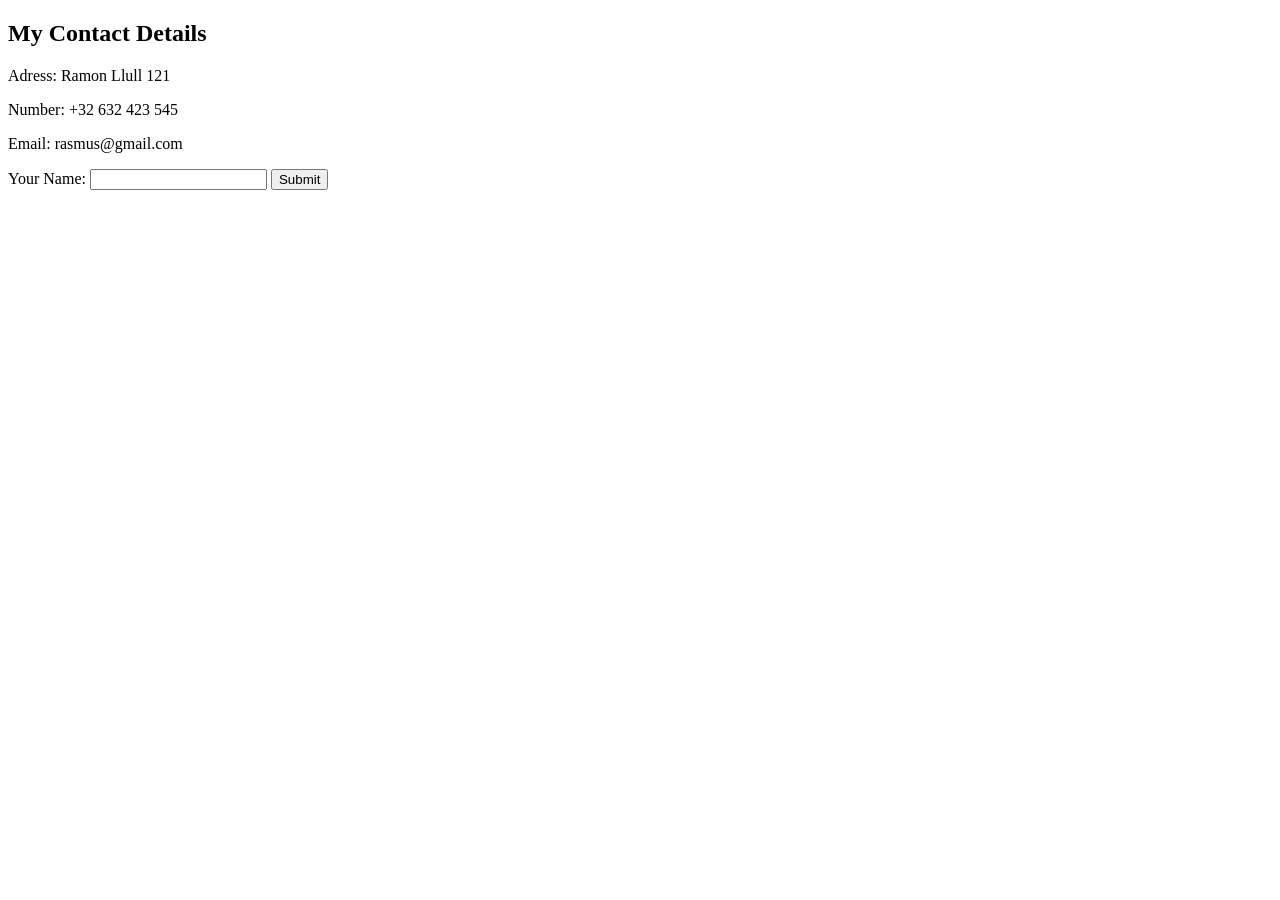
==== contact.html @ 164e083c "added initial cv" ====
<!DOCTYPE html>
<html lang="en" dir="ltr">
  <head>
    <meta charset="utf-8">
    <title>Rasmus Website</title>
  </head>
  <body>
    <h2>My Contact Details</h2>
    <p>Adress: Ramon Llull 121</p>
    <p>Number: +32 632 423 545</p>
    <p>Email: rasmus@gmail.com</p>
    <form class="" action="mailto:test@gmail.com" method="post" enctyoe="text/plain">
      <label>Your Name:</label>
      <input type="email" name="" value="">
      <input type="submit" name="">
    </form>
  </body>
</html>
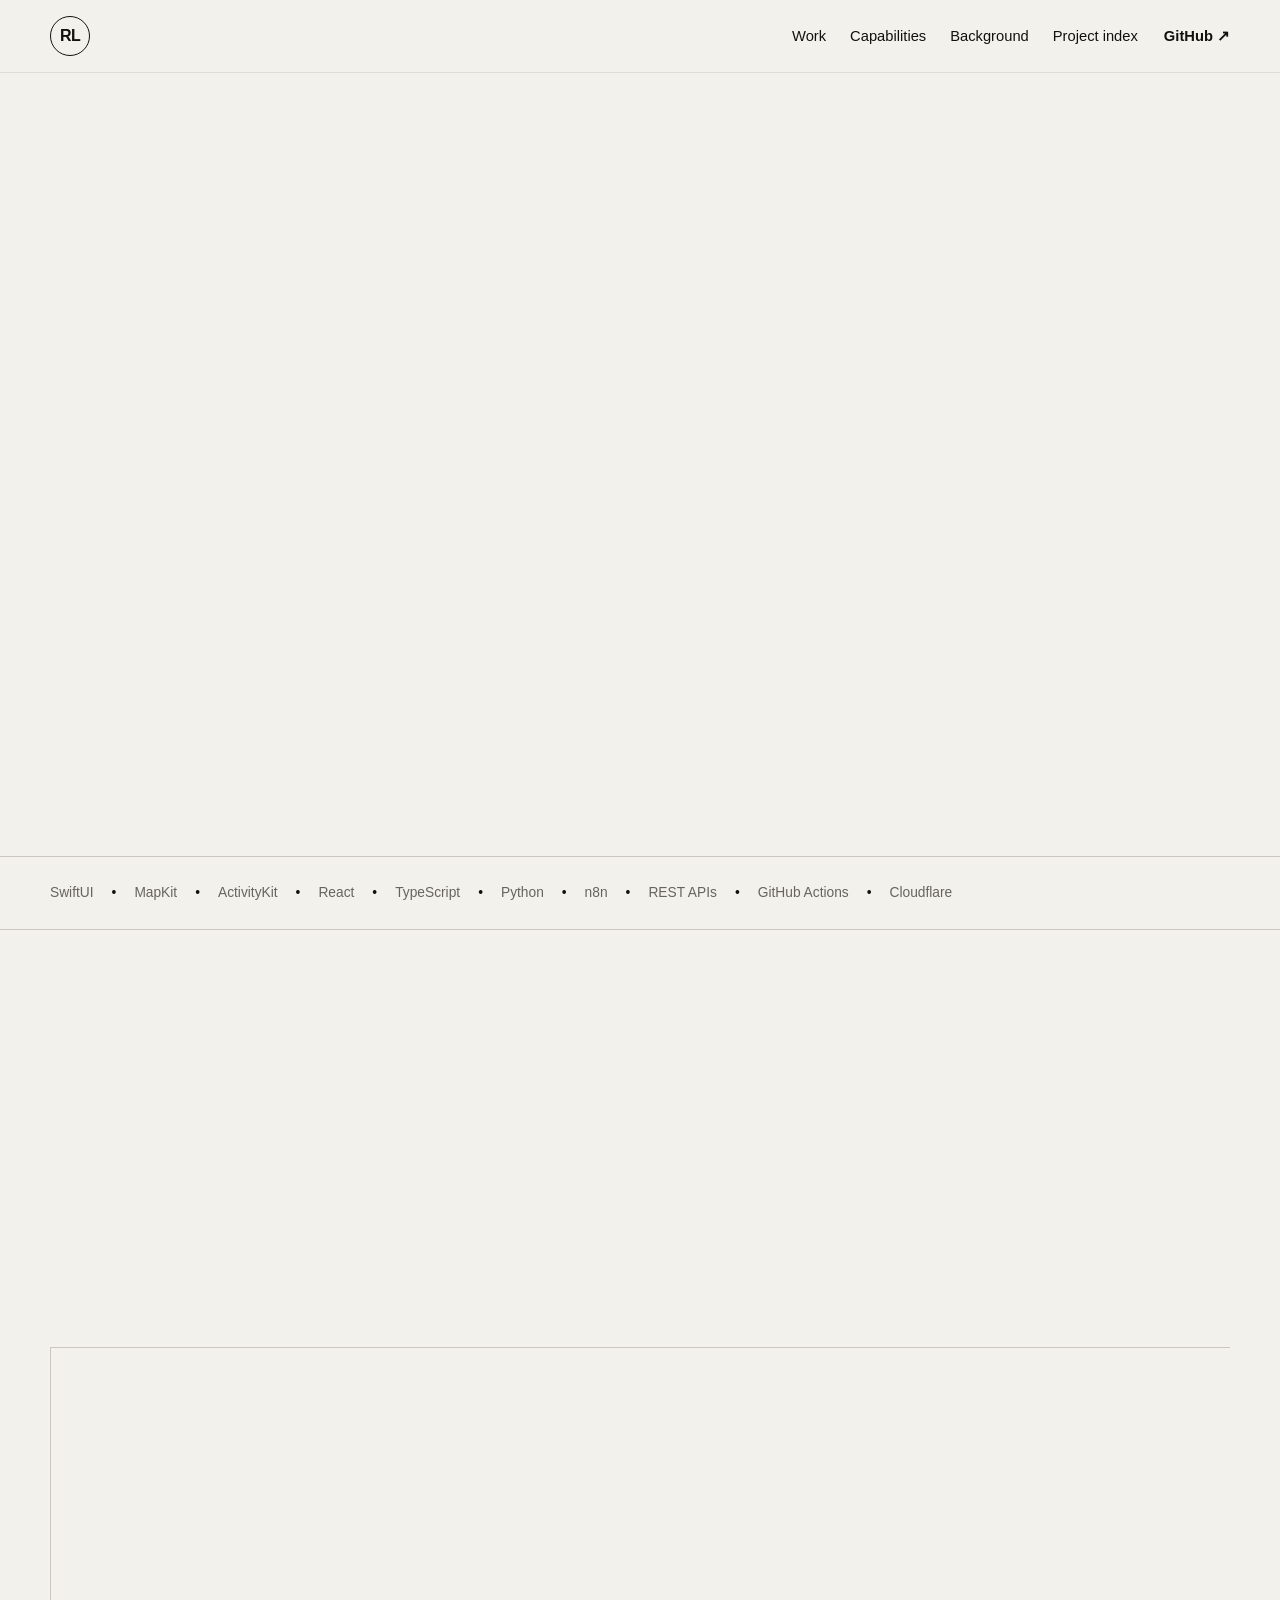
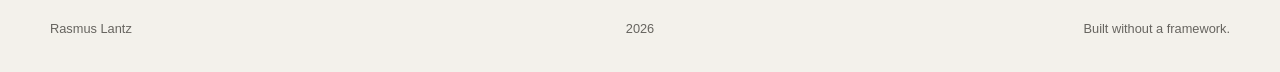
==== commit 4fec3f46: "Remove outdated contact page and redirect to portfolio" ====
--- a/contact.html
+++ b/contact.html
@@ -1,18 +1,13 @@
-<!DOCTYPE html>
-<html lang="en" dir="ltr">
-  <head>
-    <meta charset="utf-8">
-    <title>Rasmus Website</title>
-  </head>
-  <body>
-    <h2>My Contact Details</h2>
-    <p>Adress: Ramon Llull 121</p>
-    <p>Number: +32 632 423 545</p>
-    <p>Email: rasmus@gmail.com</p>
-    <form class="" action="mailto:test@gmail.com" method="post" enctyoe="text/plain">
-      <label>Your Name:</label>
-      <input type="email" name="" value="">
-      <input type="submit" name="">
-    </form>
-  </body>
+<!doctype html>
+<html lang="en">
+<head>
+  <meta charset="utf-8">
+  <meta name="viewport" content="width=device-width, initial-scale=1">
+  <meta http-equiv="refresh" content="0; url=./">
+  <link rel="canonical" href="https://rasmuslantz.github.io/cv/">
+  <title>Rasmus Lantz</title>
+</head>
+<body>
+  <p>This page has moved to <a href="./">the main portfolio</a>.</p>
+</body>
 </html>
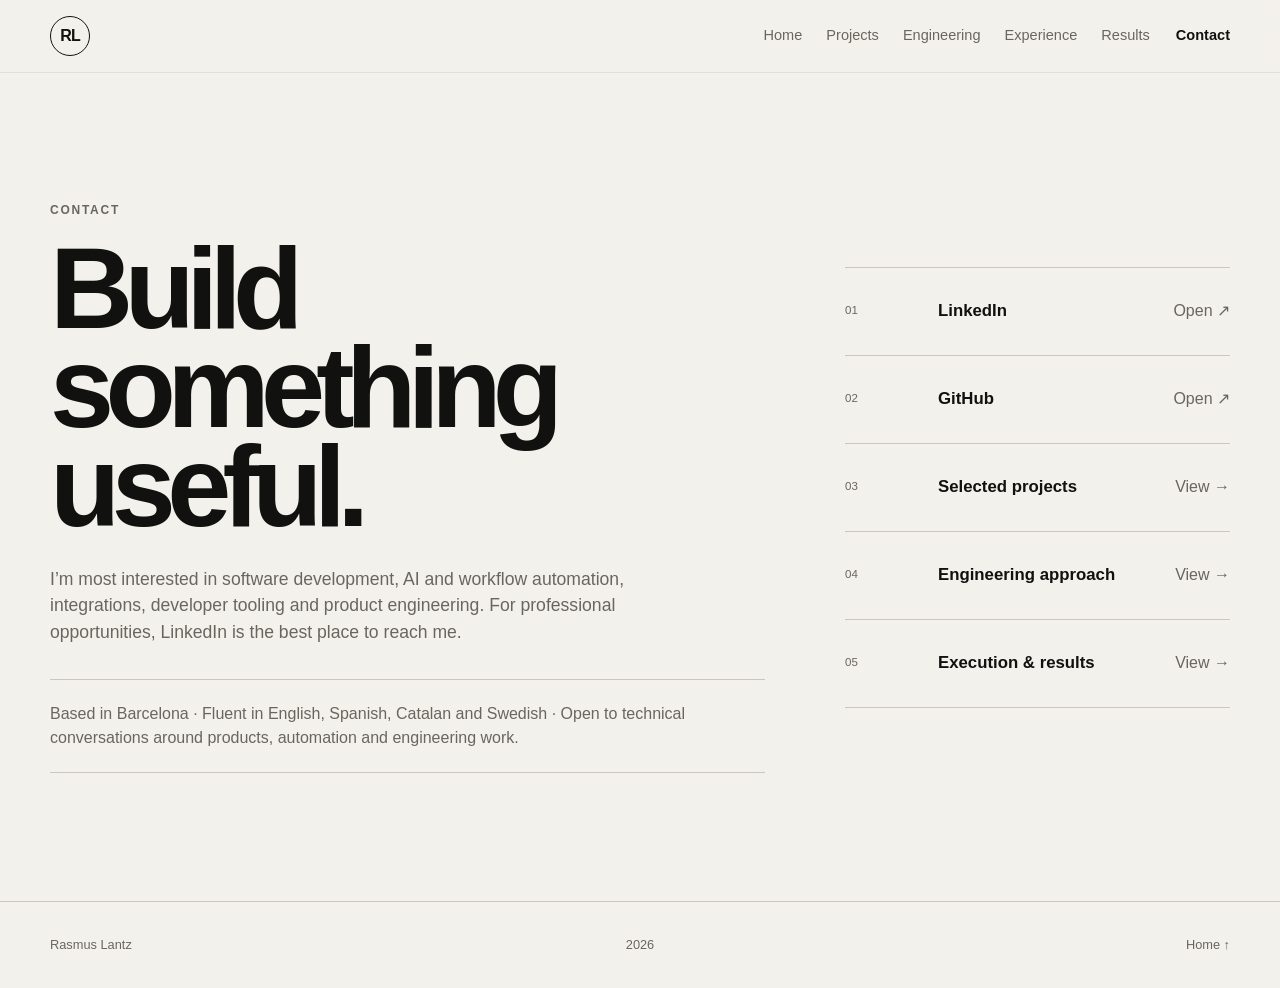
==== commit 5111e492: "Build professional contact page" ====
--- a/contact.html
+++ b/contact.html
@@ -1,13 +1,26 @@
 <!doctype html>
 <html lang="en">
 <head>
-  <meta charset="utf-8">
-  <meta name="viewport" content="width=device-width, initial-scale=1">
-  <meta http-equiv="refresh" content="0; url=./">
-  <link rel="canonical" href="https://rasmuslantz.github.io/cv/">
-  <title>Rasmus Lantz</title>
+  <meta charset="utf-8"><meta name="viewport" content="width=device-width,initial-scale=1">
+  <meta name="description" content="Contact Rasmus Lantz for software, automation, AI and product engineering opportunities.">
+  <title>Contact | Rasmus Lantz</title>
+  <link rel="icon" href="favicon.svg" type="image/svg+xml"><link rel="stylesheet" href="styles.css"><link rel="stylesheet" href="extras.css">
 </head>
-<body>
-  <p>This page has moved to <a href="./">the main portfolio</a>.</p>
-</body>
-</html>
+<body class="inner-page"><div class="page-progress" aria-hidden="true"></div>
+<header class="site-header"><div class="shell nav-wrap"><a class="wordmark" href="./">RL</a><nav class="nav"><a href="./">Home</a><a href="projects.html">Projects</a><a href="engineering.html">Engineering</a><a href="experience.html">Experience</a><a href="results.html">Results</a></nav><a class="nav-cta active" href="contact.html">Contact</a></div></header>
+<main class="contact-page shell">
+  <section class="hero-sequence">
+    <p class="eyebrow hero-item">Contact</p>
+    <h1 class="hero-item">Build something useful.</h1>
+    <p class="lead hero-item">I’m most interested in software development, AI and workflow automation, integrations, developer tooling and product engineering. For professional opportunities, LinkedIn is the best place to reach me.</p>
+    <div class="availability-note hero-item">Based in Barcelona · Fluent in English, Spanish, Catalan and Swedish · Open to technical conversations around products, automation and engineering work.</div>
+  </section>
+  <aside class="contact-options reveal" aria-label="Contact options">
+    <a class="contact-option" href="https://www.linkedin.com/in/rasmus-lantz" target="_blank" rel="noreferrer"><span>01</span><strong>LinkedIn</strong><em>Open ↗</em></a>
+    <a class="contact-option" href="https://github.com/rasmuslantz" target="_blank" rel="noreferrer"><span>02</span><strong>GitHub</strong><em>Open ↗</em></a>
+    <a class="contact-option" href="projects.html"><span>03</span><strong>Selected projects</strong><em>View →</em></a>
+    <a class="contact-option" href="engineering.html"><span>04</span><strong>Engineering approach</strong><em>View →</em></a>
+    <a class="contact-option" href="results.html"><span>05</span><strong>Execution & results</strong><em>View →</em></a>
+  </aside>
+</main>
+<footer class="site-footer"><div class="shell footer-inner"><span>Rasmus Lantz</span><span id="year"></span><a href="./">Home ↑</a></div></footer><script src="script.js" defer></script></body></html>
--- a/styles.css
+++ b/styles.css
@@ -0,0 +1,258 @@
+:root {
+  --bg: #f3f1eb;
+  --surface: #e8e5de;
+  --ink: #11110f;
+  --muted: #69665f;
+  --line: #cbc7bd;
+  --accent: #174b3a;
+  --max: 1180px;
+  --ease: cubic-bezier(.2,.75,.25,1);
+}
+
+* { box-sizing: border-box; }
+html { scroll-behavior: smooth; }
+body {
+  margin: 0;
+  overflow-x: hidden;
+  background: var(--bg);
+  color: var(--ink);
+  font-family: Inter, ui-sans-serif, -apple-system, BlinkMacSystemFont, "Segoe UI", sans-serif;
+  line-height: 1.5;
+  -webkit-font-smoothing: antialiased;
+  text-rendering: optimizeLegibility;
+}
+a { color: inherit; text-decoration: none; }
+img { max-width: 100%; display: block; }
+::selection { background: var(--ink); color: var(--bg); }
+.shell { width: min(calc(100% - 40px), var(--max)); margin: 0 auto; }
+.skip-link { position: absolute; left: -9999px; top: 0; }
+.skip-link:focus { left: 16px; top: 16px; z-index: 1000; background: var(--ink); color: var(--bg); padding: 10px 14px; }
+
+.page-progress { position: fixed; z-index: 200; left: 0; top: 0; width: 100%; height: 2px; transform: scaleX(0); transform-origin: left; background: var(--accent); pointer-events: none; }
+
+.site-header { position: sticky; top: 0; z-index: 50; border-bottom: 1px solid rgba(17,17,15,.08); background: rgba(243,241,235,.91); backdrop-filter: blur(15px); }
+.nav-wrap { min-height: 72px; display: flex; align-items: center; gap: 26px; }
+.wordmark { width: 40px; height: 40px; flex: 0 0 auto; border: 1px solid var(--ink); border-radius: 50%; display: grid; place-items: center; font-weight: 780; letter-spacing: -.05em; transition: transform .35s var(--ease), background .25s ease, color .25s ease; }
+.wordmark:hover { transform: rotate(-8deg); background: var(--ink); color: var(--bg); }
+.nav { display: flex; gap: 24px; margin-left: auto; font-size: .91rem; }
+.nav a { position: relative; color: var(--muted); transition: color .2s ease; }
+.nav a::after { content: ""; position: absolute; left: 0; right: 0; bottom: -6px; height: 1px; background: currentColor; transform: scaleX(0); transform-origin: right; transition: transform .28s var(--ease); }
+.nav a:hover, .nav a.active { color: var(--ink); }
+.nav a:hover::after, .nav a.active::after { transform: scaleX(1); transform-origin: left; }
+.nav-cta { font-size: .91rem; font-weight: 740; transition: transform .25s var(--ease), opacity .2s ease; }
+.nav-cta:hover { transform: translate(2px,-2px); opacity: .65; }
+
+.hero { min-height: 760px; display: grid; grid-template-columns: minmax(0,1.7fr) minmax(260px,.65fr); gap: 82px; align-items: center; padding: 98px 0 76px; }
+.eyebrow { margin: 0 0 20px; font-size: .75rem; font-weight: 780; text-transform: uppercase; letter-spacing: .145em; color: var(--muted); }
+.hero h1, .page-hero h1 { max-width: 950px; margin: 0; font-size: clamp(3.7rem,8vw,7.4rem); line-height: .9; letter-spacing: -.074em; font-weight: 770; }
+.hero-intro { max-width: 750px; margin: 34px 0 0; color: var(--muted); font-size: clamp(1.05rem,1.5vw,1.28rem); }
+.hero-actions { display: flex; flex-wrap: wrap; gap: 10px; margin-top: 34px; }
+.button { display: inline-flex; align-items: center; justify-content: center; min-height: 48px; padding: 0 18px; border-radius: 999px; border: 1px solid var(--ink); font-size: .91rem; font-weight: 740; transition: transform .25s var(--ease), background .25s ease, color .25s ease; }
+.button:hover { transform: translateY(-3px); }
+.button-primary { background: var(--ink); color: var(--bg); }
+.button-primary:hover { background: var(--accent); border-color: var(--accent); }
+.button-secondary { background: transparent; }
+.button-secondary:hover { background: rgba(17,17,15,.04); }
+
+.hero-item { opacity: 0; transform: translateY(22px); animation: heroIn .75s var(--ease) forwards; }
+.hero-sequence .hero-item:nth-child(1) { animation-delay: .05s; }
+.hero-sequence .hero-item:nth-child(2) { animation-delay: .13s; }
+.hero-sequence .hero-item:nth-child(3) { animation-delay: .22s; }
+.hero-sequence .hero-item:nth-child(4) { animation-delay: .31s; }
+.hero-aside .hero-item:nth-child(1) { animation-delay: .18s; }
+.hero-aside .hero-item:nth-child(2) { animation-delay: .28s; }
+.hero-aside .hero-item:nth-child(3) { animation-delay: .36s; }
+@keyframes heroIn { to { opacity: 1; transform: translateY(0); } }
+
+.hero-aside { align-self: end; padding-bottom: 16px; }
+.portrait-wrap { position: relative; width: max-content; }
+.avatar { width: 176px; height: 176px; object-fit: cover; border-radius: 2px; filter: saturate(.86) contrast(1.03); transition: filter .35s ease, transform .5s var(--ease); }
+.portrait-wrap:hover .avatar { filter: saturate(1); transform: scale(1.018); }
+.portrait-index { position: absolute; right: -12px; bottom: -10px; padding: 5px 7px; background: var(--ink); color: var(--bg); font: 700 .65rem/1 ui-monospace,SFMono-Regular,Menlo,monospace; letter-spacing: .08em; }
+.status { display: flex; align-items: center; gap: 8px; margin: 24px 0 18px; font-size: .81rem; font-weight: 730; }
+.status-dot { width: 8px; height: 8px; background: var(--accent); border-radius: 50%; box-shadow: 0 0 0 5px rgba(23,75,58,.09); animation: pulseDot 2.4s ease-in-out infinite; }
+@keyframes pulseDot { 50% { box-shadow: 0 0 0 9px rgba(23,75,58,0); } }
+.quick-facts { margin: 0; }
+.quick-facts > div { display: grid; grid-template-columns: 82px 1fr; gap: 14px; padding: 13px 0; border-top: 1px solid var(--line); }
+.quick-facts dt { color: var(--muted); font-size: .72rem; text-transform: uppercase; letter-spacing: .09em; }
+.quick-facts dd { margin: 0; font-size: .9rem; }
+
+.marquee { border-top: 1px solid var(--line); border-bottom: 1px solid var(--line); overflow: hidden; }
+.marquee-track { width: max-content; display: flex; animation: ticker 34s linear infinite; }
+.marquee-set { min-height: 72px; display: flex; align-items: center; white-space: nowrap; }
+.marquee-set span { display: inline-flex; align-items: center; color: var(--muted); font-size: .85rem; }
+.marquee-set span::after { content: "•"; margin: 0 20px; color: var(--ink); }
+.marquee:hover .marquee-track { animation-play-state: paused; }
+@keyframes ticker { to { transform: translateX(-50%); } }
+
+.section { padding: 120px 0; }
+.section-heading { max-width: 790px; margin-bottom: 60px; }
+.section-heading h2, .contact h2 { margin: 0; font-size: clamp(2.65rem,5vw,5.25rem); line-height: .97; letter-spacing: -.058em; }
+.section-heading > p:last-child, .contact > p { max-width: 680px; margin: 24px 0 0; color: var(--muted); font-size: 1.03rem; }
+.section-actions { margin-top: 30px; }
+.text-link, .inverse-link { display: inline-flex; gap: 12px; align-items: center; font-weight: 760; border-bottom: 1px solid currentColor; padding-bottom: 4px; }
+.text-link span { transition: transform .25s var(--ease); }
+.text-link:hover span { transform: translateX(6px); }
+
+.project-grid { display: grid; grid-template-columns: repeat(2,minmax(0,1fr)); border-top: 1px solid var(--line); border-left: 1px solid var(--line); perspective: 1200px; }
+.project { min-height: 440px; padding: 27px; border-right: 1px solid var(--line); border-bottom: 1px solid var(--line); display: flex; flex-direction: column; position: relative; background: transparent; transform: perspective(1000px) rotateX(var(--rx,0deg)) rotateY(var(--ry,0deg)); transition: transform .18s ease, background .25s ease; }
+.project:hover { background: rgba(255,255,255,.22); }
+.project-featured { grid-column: span 2; min-height: 535px; }
+.project::before { content: ""; position: absolute; inset: 0; pointer-events: none; border: 1px solid transparent; transition: border-color .25s ease; }
+.project:hover::before { border-color: rgba(17,17,15,.18); }
+.project-topline { display: flex; justify-content: space-between; gap: 18px; color: var(--muted); font-size: .73rem; text-transform: uppercase; letter-spacing: .105em; }
+.project-body { margin: auto 0; padding: 58px 0; }
+.project-featured .project-body { max-width: 830px; }
+.project-kicker { margin: 0 0 9px; color: var(--accent); font-size: .76rem; font-weight: 780; text-transform: uppercase; letter-spacing: .1em; }
+.project h3 { margin: 0 0 16px; font-size: clamp(2.4rem,4.2vw,4.7rem); letter-spacing: -.055em; line-height: .94; }
+.project p { max-width: 660px; color: var(--muted); }
+.tags, .tag-row { list-style: none; padding: 0; margin: 24px 0 0; display: flex; flex-wrap: wrap; gap: 7px; }
+.tags li, .tag-row span { border: 1px solid var(--line); border-radius: 999px; padding: 6px 10px; font-size: .73rem; color: var(--ink); }
+.project-link { align-self: flex-start; font-size: .86rem; font-weight: 760; border-bottom: 1px solid currentColor; padding-bottom: 3px; transition: opacity .2s ease, transform .2s ease; }
+.project-link:hover { opacity: .55; transform: translateX(3px); }
+.project-footer { display: flex; flex-wrap: wrap; gap: 22px; }
+.muted-link { color: var(--muted); }
+
+.section-contrast { background: var(--ink); color: var(--bg); }
+.section-contrast .eyebrow, .section-contrast .section-heading > p:last-child, .section-contrast .capability p { color: #aaa79f; }
+.split { display: grid; grid-template-columns: .86fr 1.14fr; gap: 100px; }
+.capability { display: grid; grid-template-columns: 52px 1fr; gap: 12px; padding: 28px 0; border-top: 1px solid #363633; }
+.capability > span { color: #85827b; font-size: .73rem; }
+.capability h3 { margin: 0 0 8px; font-size: 1.35rem; letter-spacing: -.025em; }
+.capability p { margin: 0; max-width: 620px; }
+.inverse-link { margin-top: 28px; color: var(--bg); }
+
+.automation-mini { max-width: 520px; margin-left: auto; }
+.auto-step { display: grid; grid-template-columns: 48px 1fr; gap: 15px; align-items: center; min-height: 58px; }
+.auto-step span { color: #77736c; font: .7rem ui-monospace,SFMono-Regular,Menlo,monospace; }
+.auto-step strong { font-size: 1.15rem; letter-spacing: -.025em; }
+.auto-line { width: 1px; height: 28px; margin-left: 17px; background: #3d3c38; position: relative; overflow: hidden; }
+.auto-line::after { content: ""; position: absolute; width: 1px; height: 10px; left: 0; top: -10px; background: var(--bg); animation: flowLine 2s ease-in-out infinite; }
+@keyframes flowLine { 70%,100% { transform: translateY(42px); } }
+
+.timeline { border-top: 1px solid var(--line); }
+.timeline-item { display: grid; grid-template-columns: 220px 1fr; gap: 50px; padding: 34px 0; border-bottom: 1px solid var(--line); transition: padding-left .3s var(--ease); }
+.timeline-item:hover { padding-left: 8px; }
+.timeline-meta { color: var(--muted); font-size: .76rem; text-transform: uppercase; letter-spacing: .1em; }
+.timeline h3 { margin: 0 0 7px; font-size: 1.35rem; letter-spacing: -.027em; }
+.timeline p { margin: 0; color: var(--muted); max-width: 720px; }
+
+.principle-grid { display: grid; grid-template-columns: repeat(2,minmax(0,1fr)); border-top: 1px solid var(--line); border-left: 1px solid var(--line); }
+.principle-grid article { min-height: 280px; padding: 26px; border-right: 1px solid var(--line); border-bottom: 1px solid var(--line); transition: background .25s ease; }
+.principle-grid article:hover { background: rgba(255,255,255,.22); }
+.principle-grid strong { font-size: .72rem; color: var(--muted); }
+.principle-grid h3 { max-width: 390px; margin: 64px 0 12px; font-size: 1.56rem; letter-spacing: -.036em; }
+.principle-grid p { margin: 0; max-width: 480px; color: var(--muted); }
+
+.archive-strip { border-top: 1px solid var(--line); border-bottom: 1px solid var(--line); }
+.archive-inner { padding: 30px 0; display: grid; grid-template-columns: 180px 1fr; gap: 30px; align-items: baseline; }
+.archive-inner .eyebrow { margin: 0; }
+.archive-inner p { margin: 0; color: var(--muted); font-size: .9rem; }
+.archive-inner strong { color: var(--ink); }
+
+.contact { padding: 132px 0 150px; }
+.site-footer { border-top: 1px solid var(--line); }
+.footer-inner { min-height: 86px; display: grid; grid-template-columns: 1fr auto 1fr; align-items: center; gap: 20px; color: var(--muted); font-size: .8rem; }
+.footer-inner > :last-child { text-align: right; }
+.footer-inner a:hover { color: var(--ink); }
+
+.reveal { opacity: 0; transform: translateY(24px); transition: opacity .72s var(--ease), transform .72s var(--ease); }
+.reveal.is-visible { opacity: 1; transform: translateY(0); }
+
+/* Inner pages */
+.inner-page .site-header { margin-bottom: 0; }
+.page-hero { min-height: 590px; padding: 120px 0 86px; display: flex; flex-direction: column; justify-content: flex-end; border-bottom: 1px solid var(--line); }
+.page-hero h1 { max-width: 1040px; }
+.page-hero > p:last-child { max-width: 700px; margin: 30px 0 0; font-size: 1.08rem; color: var(--muted); }
+
+.project-showcase, .study-list, .experience-list { padding: 0 0 120px; }
+.case-card { display: grid; grid-template-columns: 90px 1fr; gap: 25px; padding: 70px 0; border-bottom: 1px solid var(--line); }
+.case-index, .study-num { font: .72rem ui-monospace,SFMono-Regular,Menlo,monospace; color: var(--muted); }
+.case-meta { display: flex; flex-wrap: wrap; gap: 20px; color: var(--muted); font-size: .73rem; text-transform: uppercase; letter-spacing: .1em; }
+.case-main h2, .study h2, .now-card h2 { margin: 16px 0 18px; font-size: clamp(2.7rem,6vw,5.7rem); line-height: .94; letter-spacing: -.06em; }
+.case-main > p { max-width: 780px; color: var(--muted); font-size: 1.04rem; }
+.link-row { display: flex; flex-wrap: wrap; gap: 24px; margin-top: 28px; }
+.link-row a { font-weight: 760; border-bottom: 1px solid currentColor; padding-bottom: 3px; }
+.link-row a:hover { opacity: .55; }
+.small-projects { border-top: 1px solid var(--line); }
+.mini-grid { display: grid; grid-template-columns: repeat(2,minmax(0,1fr)); border-top: 1px solid var(--line); border-left: 1px solid var(--line); }
+.mini-grid article { min-height: 220px; padding: 25px; border-right: 1px solid var(--line); border-bottom: 1px solid var(--line); }
+.mini-grid article > span { color: var(--muted); font-size: .72rem; text-transform: uppercase; letter-spacing: .1em; }
+.mini-grid h3 { margin: 50px 0 9px; font-size: 1.45rem; letter-spacing: -.035em; }
+.mini-grid p { margin: 0; color: var(--muted); }
+.quiet-card { opacity: .67; }
+
+.experience-row { display: grid; grid-template-columns: 220px 1fr; gap: 55px; padding: 70px 0; border-bottom: 1px solid var(--line); }
+.experience-date { color: var(--muted); font-size: .75rem; text-transform: uppercase; letter-spacing: .1em; }
+.experience-copy h2 { margin: 0 0 15px; font-size: clamp(2rem,4vw,4rem); line-height: .96; letter-spacing: -.055em; }
+.experience-copy > p { max-width: 720px; color: var(--muted); }
+.clean-list { list-style: none; padding: 0; margin: 26px 0 0; max-width: 760px; }
+.clean-list li { padding: 10px 0 10px 22px; border-top: 1px solid var(--line); position: relative; color: var(--muted); }
+.clean-list li::before { content: "↳"; position: absolute; left: 0; color: var(--ink); }
+
+.study { display: grid; grid-template-columns: 90px 1fr; gap: 25px; padding: 90px 0; border-bottom: 1px solid var(--line); scroll-margin-top: 90px; }
+.study-content { max-width: 1020px; }
+.study-lead { max-width: 820px; font-size: 1.08rem; color: var(--muted); }
+.study-grid { margin-top: 48px; display: grid; grid-template-columns: repeat(2,minmax(0,1fr)); border-top: 1px solid var(--line); border-left: 1px solid var(--line); }
+.study-grid > div { min-height: 210px; padding: 23px; border-right: 1px solid var(--line); border-bottom: 1px solid var(--line); }
+.study-grid h3 { margin: 0 0 30px; font-size: .76rem; text-transform: uppercase; letter-spacing: .1em; }
+.study-grid p { margin: 0; color: var(--muted); }
+
+.automation-diagram { display: grid; grid-template-columns: repeat(11,auto); align-items: center; gap: 12px; padding: 72px 0 120px; overflow-x: auto; }
+.flow-node { min-width: 130px; min-height: 132px; border: 1px solid var(--line); padding: 16px; display: flex; flex-direction: column; justify-content: space-between; transition: transform .3s var(--ease), background .25s ease; }
+.flow-node:hover { transform: translateY(-6px); background: rgba(255,255,255,.25); }
+.flow-node span { color: var(--muted); font: .68rem ui-monospace,SFMono-Regular,Menlo,monospace; }
+.flow-node strong { font-size: 1.1rem; }
+.flow-node small { color: var(--muted); }
+.flow-arrow { color: var(--muted); animation: nudge 1.7s ease-in-out infinite; }
+@keyframes nudge { 50% { transform: translateX(4px); } }
+.stack-wall { display: flex; flex-wrap: wrap; gap: 9px; }
+.stack-wall span { border: 1px solid var(--line); padding: 13px 17px; border-radius: 999px; font-size: .9rem; transition: background .2s ease, transform .2s ease; }
+.stack-wall span:hover { background: var(--ink); color: var(--bg); transform: translateY(-3px); }
+
+.now-grid { display: grid; grid-template-columns: repeat(2,minmax(0,1fr)); border-left: 1px solid var(--line); border-top: 1px solid var(--line); margin-bottom: 120px; }
+.now-card { min-height: 360px; padding: 26px; border-right: 1px solid var(--line); border-bottom: 1px solid var(--line); display: flex; flex-direction: column; }
+.now-card > span { color: var(--muted); font-size: .72rem; text-transform: uppercase; letter-spacing: .1em; }
+.now-card h2 { margin-top: auto; font-size: clamp(2.3rem,4vw,4rem); }
+.now-card p { color: var(--muted); }
+
+@media (max-width: 980px) {
+  .nav { gap: 16px; }
+  .hero { grid-template-columns: 1fr; gap: 58px; min-height: auto; padding-top: 76px; }
+  .hero-aside { display: grid; grid-template-columns: 120px 1fr; column-gap: 24px; align-items: start; }
+  .avatar { width: 120px; height: 120px; }
+  .portrait-wrap { grid-row: span 2; }
+  .status { margin-top: 0; }
+  .quick-facts { grid-column: 2; }
+  .split { grid-template-columns: 1fr; gap: 48px; }
+  .automation-mini { margin-left: 0; max-width: none; }
+}
+
+@media (max-width: 760px) {
+  .nav { display: none; }
+  .nav-cta { margin-left: auto; }
+  .shell { width: min(calc(100% - 28px),var(--max)); }
+  .hero h1, .page-hero h1 { font-size: clamp(3.2rem,15.5vw,5rem); }
+  .hero-aside { display: block; }
+  .portrait-wrap { width: max-content; }
+  .avatar { width: 112px; height: 112px; }
+  .status { margin-top: 22px; }
+  .project-grid, .principle-grid, .mini-grid, .study-grid, .now-grid { grid-template-columns: 1fr; }
+  .project-featured { grid-column: auto; min-height: 460px; }
+  .timeline-item, .experience-row, .case-card, .study { grid-template-columns: 1fr; gap: 15px; }
+  .archive-inner { grid-template-columns: 1fr; gap: 12px; }
+  .section { padding: 92px 0; }
+  .section-heading { margin-bottom: 42px; }
+  .page-hero { min-height: 500px; padding-top: 90px; }
+  .footer-inner { grid-template-columns: 1fr auto; }
+  .footer-inner > :last-child { display: none; }
+  .automation-diagram { padding-bottom: 85px; }
+  .study, .experience-row { padding: 60px 0; }
+}
+
+@media (prefers-reduced-motion: reduce) {
+  html { scroll-behavior: auto; }
+  *, *::before, *::after { animation-duration: .001ms !important; animation-iteration-count: 1 !important; scroll-behavior: auto !important; }
+  .reveal, .hero-item { opacity: 1; transform: none; transition: none; }
+  .project { transform: none !important; }
+}
--- a/extras.css
+++ b/extras.css
@@ -0,0 +1,125 @@
+/* Major portfolio modules: engineering, evidence and contact */
+.engineering-map { padding-top: 120px; }
+.system-stack { border-top: 1px solid var(--line); }
+.system-layer { min-height: 150px; display: grid; grid-template-columns: 70px 240px 1fr; gap: 26px; align-items: center; border-bottom: 1px solid var(--line); padding: 22px 0; position: relative; transition: padding-left .35s var(--ease), background .25s ease; }
+.system-layer:hover { padding-left: 10px; background: rgba(255,255,255,.18); }
+.system-layer > span { color: var(--muted); font: .7rem ui-monospace,SFMono-Regular,Menlo,monospace; }
+.system-layer strong { display: block; font-size: 1.45rem; letter-spacing: -.035em; }
+.system-layer small { display: block; margin-top: 6px; color: var(--muted); }
+.system-layer p { max-width: 650px; margin: 0; color: var(--muted); }
+.system-connector { height: 55px; display: grid; grid-template-columns: 70px 240px 1fr; gap: 26px; align-items: center; color: var(--muted); font-size: .72rem; text-transform: uppercase; letter-spacing: .08em; }
+.system-connector i { width: 1px; height: 100%; margin-left: 17px; background: var(--line); position: relative; overflow: hidden; }
+.system-connector i::after { content:""; position:absolute; left:0; top:-18px; width:1px; height:18px; background:var(--accent); animation:systemFlow 2.3s ease-in-out infinite; }
+.system-connector em { grid-column: 2 / 4; font-style: normal; }
+@keyframes systemFlow { 65%,100% { transform: translateY(72px); } }
+
+.engineering-grid { display:grid; grid-template-columns:repeat(2,minmax(0,1fr)); border-top:1px solid #363633; border-left:1px solid #363633; }
+.engineering-card { min-height:330px; display:flex; flex-direction:column; padding:28px; border-right:1px solid #363633; border-bottom:1px solid #363633; transition:background .25s ease, transform .3s var(--ease); }
+.engineering-card:hover { background:#171715; transform:translateY(-3px); }
+.engineering-card > span { color:#77736c; font:.7rem ui-monospace,SFMono-Regular,Menlo,monospace; }
+.engineering-card h3 { margin:auto 0 14px; font-size:2rem; letter-spacing:-.045em; }
+.engineering-card p { margin:0; color:#aaa79f; max-width:520px; }
+.mono-note { margin-top:24px; padding-top:14px; border-top:1px solid #363633; color:#7f7c74; font:.72rem ui-monospace,SFMono-Regular,Menlo,monospace; }
+
+.architecture-cases { border-top:1px solid var(--line); }
+.architecture-case { padding:48px 0; border-bottom:1px solid var(--line); }
+.architecture-case header { display:flex; justify-content:space-between; gap:20px; align-items:baseline; }
+.architecture-case header span { font-size:1.35rem; font-weight:760; letter-spacing:-.03em; }
+.architecture-case header em { color:var(--muted); font-style:normal; font-size:.73rem; text-transform:uppercase; letter-spacing:.1em; }
+.architecture-case p { max-width:720px; color:var(--muted); margin:22px 0 0; }
+.arch-flow { margin-top:28px; display:flex; flex-wrap:wrap; gap:10px; align-items:center; }
+.arch-flow b { padding:12px 14px; border:1px solid var(--line); font-size:.83rem; font-weight:670; background:rgba(255,255,255,.12); transition:background .2s ease, transform .25s var(--ease); }
+.arch-flow b:hover { background:var(--ink); color:var(--bg); transform:translateY(-3px); }
+.arch-flow i { font-style:normal; color:var(--muted); animation:archNudge 1.8s ease-in-out infinite; }
+@keyframes archNudge { 50% { transform:translateX(3px); } }
+
+.decision-list { border-top:1px solid var(--line); }
+.decision-list article { display:grid; grid-template-columns:70px minmax(220px,.7fr) 1fr; gap:25px; padding:32px 0; border-bottom:1px solid var(--line); align-items:start; }
+.decision-list span { color:var(--muted); font:.7rem ui-monospace,SFMono-Regular,Menlo,monospace; }
+.decision-list h3 { margin:0; font-size:1.35rem; letter-spacing:-.035em; }
+.decision-list p { margin:0; color:var(--muted); max-width:650px; }
+
+.evidence-band { border-top:1px solid var(--line); border-bottom:1px solid var(--line); }
+.evidence-grid { display:grid; grid-template-columns:repeat(4,minmax(0,1fr)); border-left:1px solid var(--line); }
+.evidence-stat { min-height:260px; padding:24px; border-right:1px solid var(--line); display:flex; flex-direction:column; }
+.evidence-stat > span { color:var(--muted); font-size:.72rem; text-transform:uppercase; letter-spacing:.1em; }
+.evidence-stat strong { margin:auto 0 14px; display:block; font-size:clamp(1.8rem,3vw,3.2rem); line-height:.95; letter-spacing:-.055em; }
+.evidence-stat p { margin:0; color:var(--muted); font-size:.88rem; }
+
+.proof-list { border-top:1px solid var(--line); }
+.proof-row { display:grid; grid-template-columns:150px 1fr 90px; gap:35px; padding:45px 0; border-bottom:1px solid var(--line); align-items:start; }
+.proof-label { font-size:.75rem; text-transform:uppercase; letter-spacing:.1em; color:var(--muted); }
+.proof-copy h3 { margin:0 0 10px; font-size:1.65rem; letter-spacing:-.04em; }
+.proof-copy p { margin:0; color:var(--muted); max-width:700px; }
+.proof-tags { display:flex; flex-wrap:wrap; gap:7px; margin-top:18px; }
+.proof-tags span { padding:5px 9px; border:1px solid var(--line); border-radius:999px; font-size:.7rem; }
+.proof-row > a { font-size:.8rem; font-weight:740; text-align:right; border-bottom:1px solid currentColor; justify-self:end; }
+.proof-muted { color:var(--muted); font-size:.75rem; text-align:right; }
+
+.results-columns { display:grid; grid-template-columns:repeat(3,minmax(0,1fr)); border-top:1px solid #363633; border-left:1px solid #363633; }
+.result-block { min-height:430px; padding:27px; border-right:1px solid #363633; border-bottom:1px solid #363633; display:flex; flex-direction:column; }
+.result-block > span { color:#85827b; font-size:.72rem; text-transform:uppercase; letter-spacing:.1em; }
+.result-block h3 { margin:90px 0 14px; font-size:1.75rem; line-height:1; letter-spacing:-.045em; }
+.result-block p, .result-block li { color:#aaa79f; }
+.result-block ul { margin:auto 0 0; padding:22px 0 0 18px; border-top:1px solid #363633; }
+.result-block li { margin:6px 0; font-size:.84rem; }
+
+.evidence-lines { border-top:1px solid var(--line); }
+.evidence-lines article { display:grid; grid-template-columns:70px .7fr 1fr; gap:26px; padding:30px 0; border-bottom:1px solid var(--line); }
+.evidence-lines span { color:var(--muted); font:.7rem ui-monospace,SFMono-Regular,Menlo,monospace; }
+.evidence-lines h3 { margin:0; font-size:1.25rem; letter-spacing:-.03em; }
+.evidence-lines p { margin:0; color:var(--muted); max-width:650px; }
+
+.home-proof { border-top:1px solid var(--line); border-bottom:1px solid var(--line); }
+.home-proof-grid { display:grid; grid-template-columns:repeat(4,minmax(0,1fr)); border-left:1px solid var(--line); }
+.home-proof-item { min-height:235px; padding:24px; border-right:1px solid var(--line); display:flex; flex-direction:column; transition:background .25s ease; }
+.home-proof-item:hover { background:rgba(255,255,255,.2); }
+.home-proof-item span { color:var(--muted); font-size:.7rem; text-transform:uppercase; letter-spacing:.1em; }
+.home-proof-item strong { margin:auto 0 10px; font-size:1.55rem; letter-spacing:-.04em; }
+.home-proof-item p { margin:0; color:var(--muted); font-size:.84rem; }
+
+.contact-page { min-height:calc(100vh - 72px); display:grid; grid-template-columns:1.3fr .7fr; gap:80px; align-items:center; padding-top:90px; padding-bottom:90px; }
+.contact-page h1 { margin:0; max-width:800px; font-size:clamp(4rem,9vw,8.2rem); line-height:.86; letter-spacing:-.075em; }
+.contact-page .lead { max-width:650px; margin:30px 0 0; color:var(--muted); font-size:1.1rem; }
+.contact-options { border-top:1px solid var(--line); }
+.contact-option { display:grid; grid-template-columns:75px 1fr auto; gap:18px; align-items:center; min-height:88px; border-bottom:1px solid var(--line); }
+.contact-option span { color:var(--muted); font-size:.72rem; }
+.contact-option strong { font-size:1.05rem; }
+.contact-option em { color:var(--muted); font-style:normal; transition:transform .25s var(--ease); }
+.contact-option:hover em { transform:translate(4px,-2px); color:var(--ink); }
+.availability-note { margin-top:34px; padding:22px 0; border-top:1px solid var(--line); border-bottom:1px solid var(--line); color:var(--muted); }
+
+.archive-note, .coursework-note { padding:42px 0; border-top:1px solid var(--line); }
+.coursework-note { border-bottom:1px solid var(--line); }
+.archive-note .eyebrow, .coursework-note .eyebrow { margin-bottom:10px; }
+.archive-note > p:last-child, .coursework-note > p:last-child { max-width:780px; margin:0; color:var(--muted); }
+
+@media (max-width:980px) {
+  .evidence-grid, .home-proof-grid { grid-template-columns:repeat(2,minmax(0,1fr)); }
+  .evidence-stat:nth-child(2), .home-proof-item:nth-child(2) { border-right:1px solid var(--line); }
+  .evidence-stat, .home-proof-item { border-bottom:1px solid var(--line); }
+  .results-columns { grid-template-columns:1fr; }
+  .result-block { min-height:320px; }
+  .result-block h3 { margin:65px 0 14px; }
+  .contact-page { grid-template-columns:1fr; gap:50px; }
+}
+
+@media (max-width:760px) {
+  .system-layer { grid-template-columns:48px 1fr; gap:16px; padding:25px 0; }
+  .system-layer p { grid-column:2; }
+  .system-connector { grid-template-columns:48px 1fr; gap:16px; }
+  .system-connector em { grid-column:2; }
+  .engineering-grid, .evidence-grid, .home-proof-grid { grid-template-columns:1fr; }
+  .engineering-card { min-height:280px; }
+  .decision-list article, .evidence-lines article { grid-template-columns:45px 1fr; gap:15px; }
+  .decision-list p, .evidence-lines p { grid-column:2; }
+  .proof-row { grid-template-columns:1fr; gap:14px; }
+  .proof-row > a, .proof-muted { justify-self:start; text-align:left; }
+  .architecture-case header { display:block; }
+  .architecture-case header em { display:block; margin-top:6px; }
+  .contact-page { min-height:auto; padding-top:85px; }
+}
+
+@media (prefers-reduced-motion:reduce) {
+  .system-connector i::after, .arch-flow i { animation:none !important; }
+}
